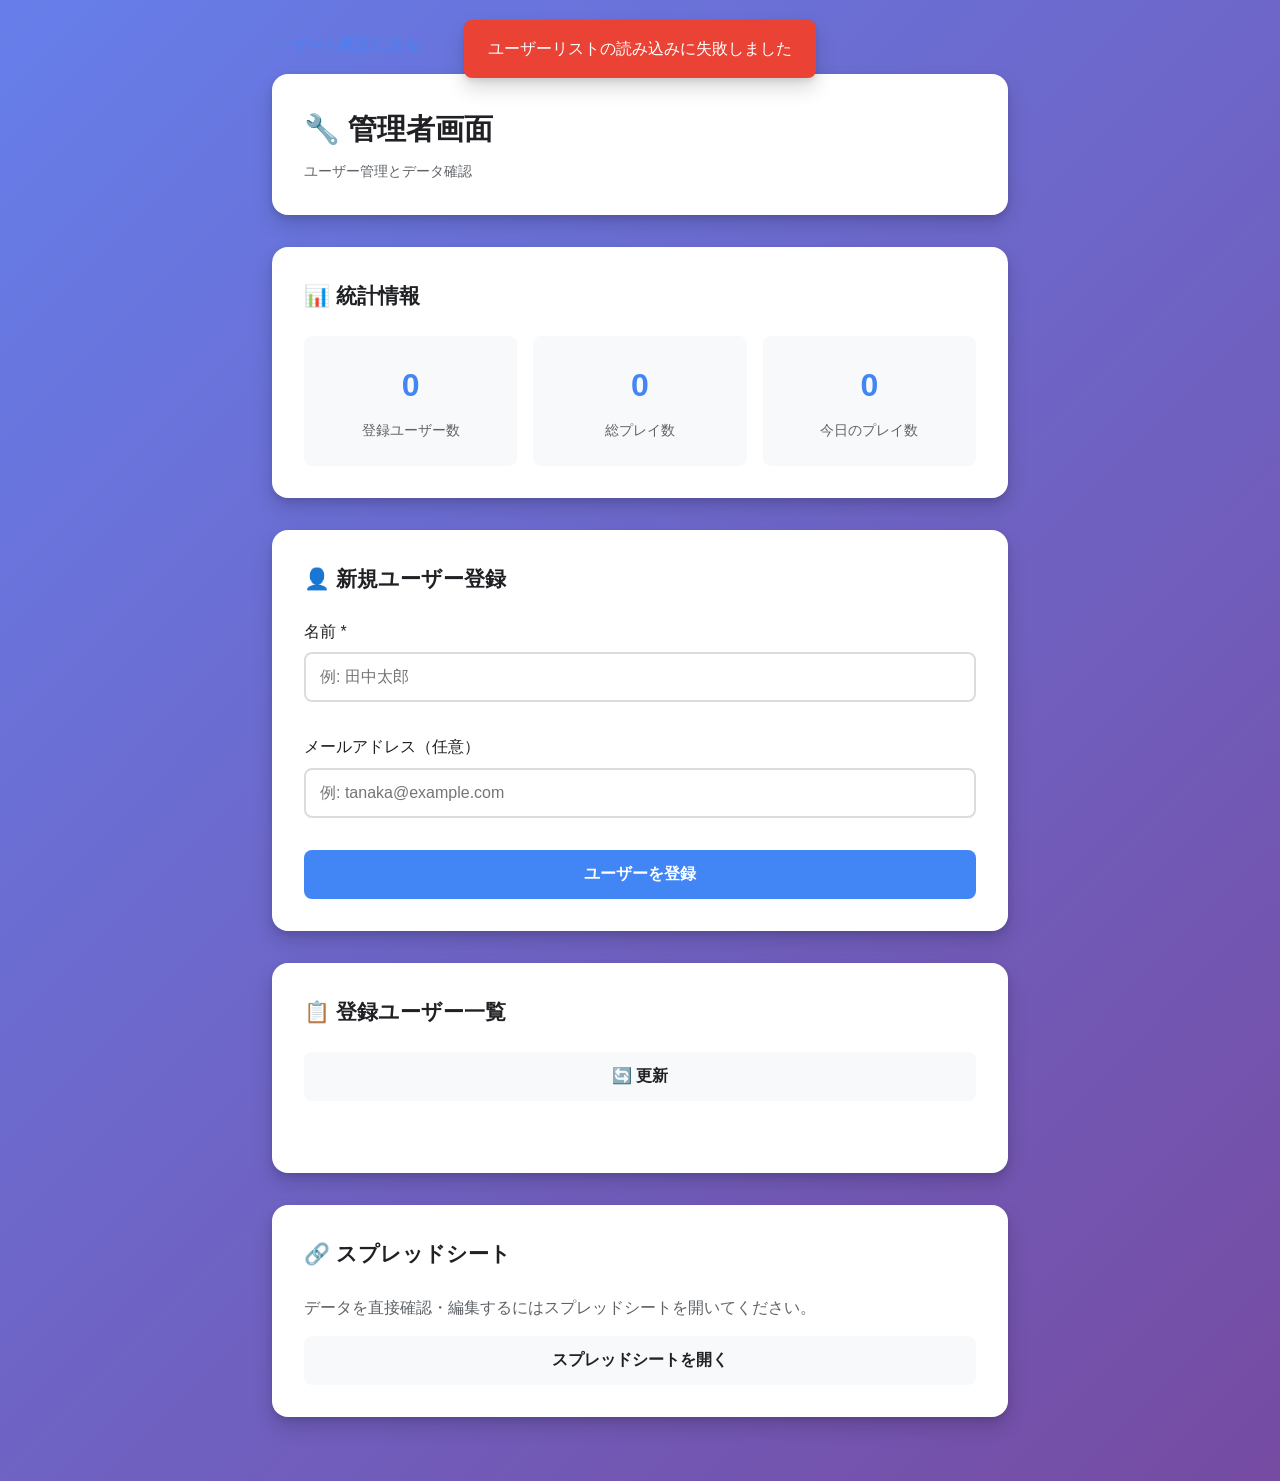
==== sr-game-webapp/gas-integrated/Admin.html @ bc359804 "Add GAS-integrated version (all-in-one) Google Apps Script内にすべてを統合したバージョンを追加しました。  新機能: - すべてのコードがGA" ====
<!DOCTYPE html>
<html lang="ja">
<head>
    <meta charset="UTF-8">
    <meta name="viewport" content="width=device-width, initial-scale=1.0, maximum-scale=1.0, user-scalable=no">
    <title>管理者画面 - 社労士ゲーム</title>

    <style>
        * {
            margin: 0;
            padding: 0;
            box-sizing: border-box;
        }

        :root {
            --primary-color: #4285f4;
            --secondary-color: #34a853;
            --danger-color: #ea4335;
            --dark-color: #202124;
            --light-color: #f8f9fa;
            --border-color: #dadce0;
            --text-color: #202124;
            --text-secondary: #5f6368;
            --shadow: 0 1px 3px rgba(0, 0, 0, 0.12), 0 1px 2px rgba(0, 0, 0, 0.24);
            --shadow-lg: 0 10px 20px rgba(0, 0, 0, 0.15), 0 3px 6px rgba(0, 0, 0, 0.10);
        }

        body {
            font-family: -apple-system, BlinkMacSystemFont, 'Segoe UI', Roboto, 'Helvetica Neue', Arial, sans-serif;
            background: linear-gradient(135deg, #667eea 0%, #764ba2 100%);
            color: var(--text-color);
            line-height: 1.6;
            min-height: 100vh;
        }

        .admin-container {
            max-width: 800px;
            margin: 0 auto;
            padding: 2rem;
        }

        .admin-header {
            background: white;
            padding: 2rem;
            border-radius: 16px;
            margin-bottom: 2rem;
            box-shadow: var(--shadow-lg);
        }

        .admin-header h1 {
            font-size: 1.8rem;
            margin-bottom: 0.5rem;
        }

        .subtitle {
            color: var(--text-secondary);
            font-size: 0.9rem;
        }

        .admin-section {
            background: white;
            padding: 2rem;
            border-radius: 16px;
            margin-bottom: 2rem;
            box-shadow: var(--shadow-lg);
        }

        .admin-section h2 {
            font-size: 1.3rem;
            margin-bottom: 1.5rem;
        }

        .back-link {
            display: inline-block;
            color: var(--primary-color);
            text-decoration: none;
            margin-bottom: 1rem;
            font-weight: 500;
        }

        .back-link:hover {
            text-decoration: underline;
        }

        /* 統計カード */
        .stats-grid {
            display: grid;
            grid-template-columns: repeat(auto-fit, minmax(200px, 1fr));
            gap: 1rem;
            margin-top: 1.5rem;
        }

        .stat-card {
            background: var(--light-color);
            padding: 1.5rem;
            border-radius: 8px;
            text-align: center;
        }

        .stat-number {
            font-size: 2rem;
            font-weight: bold;
            color: var(--primary-color);
        }

        .stat-label {
            color: var(--text-secondary);
            font-size: 0.875rem;
            margin-top: 0.5rem;
        }

        /* フォーム */
        .form-grid {
            display: grid;
            gap: 1rem;
        }

        .form-group {
            margin-bottom: 1rem;
        }

        .form-group label {
            display: block;
            margin-bottom: 0.5rem;
            font-weight: 500;
        }

        .input-field {
            width: 100%;
            padding: 0.875rem;
            font-size: 1rem;
            border: 2px solid var(--border-color);
            border-radius: 8px;
            transition: all 0.2s;
        }

        .input-field:focus {
            outline: none;
            border-color: var(--primary-color);
            box-shadow: 0 0 0 3px rgba(66, 133, 244, 0.1);
        }

        /* ボタン */
        .btn {
            padding: 0.875rem 1.75rem;
            font-size: 1rem;
            font-weight: 600;
            border: none;
            border-radius: 8px;
            cursor: pointer;
            transition: all 0.2s;
            width: 100%;
        }

        .btn-primary {
            background: var(--primary-color);
            color: white;
        }

        .btn-primary:hover {
            background: #3367d6;
        }

        .btn-secondary {
            background: var(--light-color);
            color: var(--text-color);
        }

        .btn-secondary:hover {
            background: var(--border-color);
        }

        .btn:active {
            transform: scale(0.98);
        }

        /* ユーザーリスト */
        .user-list {
            margin-top: 1.5rem;
        }

        .user-item {
            display: flex;
            justify-content: space-between;
            align-items: center;
            padding: 1rem;
            background: var(--light-color);
            border-radius: 8px;
            margin-bottom: 0.75rem;
        }

        .user-info {
            flex: 1;
        }

        .user-name {
            font-weight: 600;
            color: var(--dark-color);
        }

        .user-email {
            color: var(--text-secondary);
            font-size: 0.875rem;
        }

        .user-id {
            color: var(--text-secondary);
            font-size: 0.875rem;
            margin-left: 1rem;
        }

        .info-text {
            color: var(--text-secondary);
            margin-bottom: 1rem;
        }

        /* ローディング */
        .loading-overlay {
            position: fixed;
            top: 0;
            left: 0;
            right: 0;
            bottom: 0;
            background: rgba(0, 0, 0, 0.7);
            display: flex;
            flex-direction: column;
            align-items: center;
            justify-content: center;
            z-index: 1000;
            color: white;
        }

        .loading-spinner {
            width: 50px;
            height: 50px;
            border: 4px solid rgba(255, 255, 255, 0.3);
            border-top-color: white;
            border-radius: 50%;
            animation: spin 1s linear infinite;
            margin-bottom: 1rem;
        }

        @keyframes spin {
            to {
                transform: rotate(360deg);
            }
        }

        /* メッセージ */
        .message {
            position: fixed;
            top: 20px;
            left: 50%;
            transform: translateX(-50%);
            padding: 1rem 1.5rem;
            border-radius: 8px;
            box-shadow: var(--shadow-lg);
            z-index: 1001;
            max-width: 90%;
            animation: slideDown 0.3s ease-out;
        }

        .error-message {
            background: var(--danger-color);
            color: white;
        }

        .success-message {
            background: var(--secondary-color);
            color: white;
        }

        @keyframes slideDown {
            from {
                opacity: 0;
                transform: translateX(-50%) translateY(-20px);
            }
            to {
                opacity: 1;
                transform: translateX(-50%) translateY(0);
            }
        }

        /* レスポンシブ */
        @media (max-width: 480px) {
            .admin-container {
                padding: 1rem;
            }

            .admin-header,
            .admin-section {
                padding: 1.5rem;
            }
        }
    </style>
</head>
<body>
    <div class="admin-container">
        <a href="<?= ScriptApp.getService().getUrl() ?>" class="back-link">← ゲーム画面に戻る</a>

        <!-- ヘッダー -->
        <div class="admin-header">
            <h1>🔧 管理者画面</h1>
            <p class="subtitle">ユーザー管理とデータ確認</p>
        </div>

        <!-- 統計情報 -->
        <div class="admin-section">
            <h2>📊 統計情報</h2>
            <div class="stats-grid">
                <div class="stat-card">
                    <div class="stat-number" id="totalUsers">0</div>
                    <div class="stat-label">登録ユーザー数</div>
                </div>
                <div class="stat-card">
                    <div class="stat-number" id="totalPlays">0</div>
                    <div class="stat-label">総プレイ数</div>
                </div>
                <div class="stat-card">
                    <div class="stat-number" id="todayPlays">0</div>
                    <div class="stat-label">今日のプレイ数</div>
                </div>
            </div>
        </div>

        <!-- ユーザー登録フォーム -->
        <div class="admin-section">
            <h2>👤 新規ユーザー登録</h2>
            <form id="registerForm" class="form-grid">
                <div class="form-group">
                    <label for="userName">名前 *</label>
                    <input type="text" id="userName" class="input-field" required placeholder="例: 田中太郎">
                </div>
                <div class="form-group">
                    <label for="userEmail">メールアドレス（任意）</label>
                    <input type="email" id="userEmail" class="input-field" placeholder="例: tanaka@example.com">
                </div>
                <button type="submit" class="btn btn-primary">ユーザーを登録</button>
            </form>
        </div>

        <!-- ユーザー一覧 -->
        <div class="admin-section">
            <h2>📋 登録ユーザー一覧</h2>
            <button id="refreshUsers" class="btn btn-secondary" style="margin-bottom: 1rem;">
                🔄 更新
            </button>
            <div id="userList" class="user-list">
                <!-- ユーザー一覧がここに表示されます -->
            </div>
        </div>

        <!-- スプレッドシートへのリンク -->
        <div class="admin-section">
            <h2>🔗 スプレッドシート</h2>
            <p class="info-text">データを直接確認・編集するにはスプレッドシートを開いてください。</p>
            <button id="openSpreadsheet" class="btn btn-secondary">スプレッドシートを開く</button>
        </div>
    </div>

    <!-- ローディングオーバーレイ -->
    <div id="loadingOverlay" class="loading-overlay" style="display: none;">
        <div class="loading-spinner"></div>
        <p>読み込み中...</p>
    </div>

    <!-- メッセージ領域 -->
    <div id="messageArea"></div>

    <script>
        // ページ読み込み時の初期化
        document.addEventListener('DOMContentLoaded', () => {
            console.log('管理者画面初期化中...');
            initializeAdmin();
        });

        /**
         * 管理者画面の初期化
         */
        async function initializeAdmin() {
            setupEventListeners();
            await loadUsers();
            updateStats();
            console.log('初期化完了');
        }

        /**
         * イベントリスナーの設定
         */
        function setupEventListeners() {
            document.getElementById('registerForm').addEventListener('submit', handleUserRegistration);
            document.getElementById('refreshUsers').addEventListener('click', loadUsers);
            document.getElementById('openSpreadsheet').addEventListener('click', openSpreadsheet);
        }

        /**
         * ユーザー登録処理
         */
        async function handleUserRegistration(e) {
            e.preventDefault();

            const name = document.getElementById('userName').value.trim();
            const email = document.getElementById('userEmail').value.trim();

            if (!name) {
                showError('名前を入力してください');
                return;
            }

            try {
                showLoading(true);

                google.script.run
                    .withSuccessHandler((user) => {
                        showLoading(false);
                        showSuccess(`${user.name} を登録しました`);
                        document.getElementById('registerForm').reset();
                        loadUsers();
                        updateStats();
                    })
                    .withFailureHandler((error) => {
                        showLoading(false);
                        console.error('登録エラー:', error);
                        showError('ユーザー登録に失敗しました');
                    })
                    .registerUser(name, email);

            } catch (error) {
                showLoading(false);
                console.error('登録エラー:', error);
                showError('ユーザー登録に失敗しました');
            }
        }

        /**
         * ユーザーリストの読み込み
         */
        async function loadUsers() {
            try {
                showLoading(true);

                google.script.run
                    .withSuccessHandler((users) => {
                        displayUsers(users);
                        showLoading(false);
                    })
                    .withFailureHandler((error) => {
                        showLoading(false);
                        console.error('読み込みエラー:', error);
                        showError('ユーザーリストの読み込みに失敗しました');
                    })
                    .getAllUsers();

            } catch (error) {
                showLoading(false);
                console.error('読み込みエラー:', error);
                showError('ユーザーリストの読み込みに失敗しました');
            }
        }

        /**
         * ユーザーリストの表示
         */
        function displayUsers(users) {
            const listContainer = document.getElementById('userList');

            if (!users || users.length === 0) {
                listContainer.innerHTML = '<p class="info-text">登録されているユーザーはいません</p>';
                return;
            }

            listContainer.innerHTML = users.map(user => `
                <div class="user-item">
                    <div class="user-info">
                        <div class="user-name">${escapeHtml(user.name)}</div>
                        ${user.email ? `<div class="user-email">${escapeHtml(user.email)}</div>` : ''}
                    </div>
                    <div class="user-id">ID: ${user.id}</div>
                </div>
            `).join('');
        }

        /**
         * 統計情報の更新
         */
        function updateStats() {
            google.script.run
                .withSuccessHandler((users) => {
                    document.getElementById('totalUsers').textContent = users.length;
                    // TODO: プレイ数の集計を実装
                    document.getElementById('totalPlays').textContent = '0';
                    document.getElementById('todayPlays').textContent = '0';
                })
                .withFailureHandler((error) => {
                    console.error('統計情報の取得エラー:', error);
                })
                .getAllUsers();
        }

        /**
         * スプレッドシートを開く
         */
        function openSpreadsheet() {
            google.script.run
                .withSuccessHandler((url) => {
                    if (url) {
                        window.open(url, '_blank');
                    } else {
                        showError('スプレッドシートが見つかりません。initializeSpreadsheet()を実行してください。');
                    }
                })
                .withFailureHandler((error) => {
                    console.error('スプレッドシートURL取得エラー:', error);
                    showError('スプレッドシートを開けませんでした');
                })
                .getSpreadsheetUrl();
        }

        /**
         * HTMLエスケープ
         */
        function escapeHtml(text) {
            const div = document.createElement('div');
            div.textContent = text;
            return div.innerHTML;
        }

        /**
         * ローディング表示
         */
        function showLoading(show) {
            document.getElementById('loadingOverlay').style.display = show ? 'flex' : 'none';
        }

        /**
         * 成功メッセージ表示
         */
        function showSuccess(message) {
            const messageArea = document.getElementById('messageArea');
            const messageEl = document.createElement('div');
            messageEl.className = 'message success-message';
            messageEl.textContent = message;
            messageArea.appendChild(messageEl);

            setTimeout(() => {
                messageEl.remove();
            }, 3000);
        }

        /**
         * エラーメッセージ表示
         */
        function showError(message) {
            const messageArea = document.getElementById('messageArea');
            const messageEl = document.createElement('div');
            messageEl.className = 'message error-message';
            messageEl.textContent = message;
            messageArea.appendChild(messageEl);

            setTimeout(() => {
                messageEl.remove();
            }, 5000);
        }
    </script>
</body>
</html>
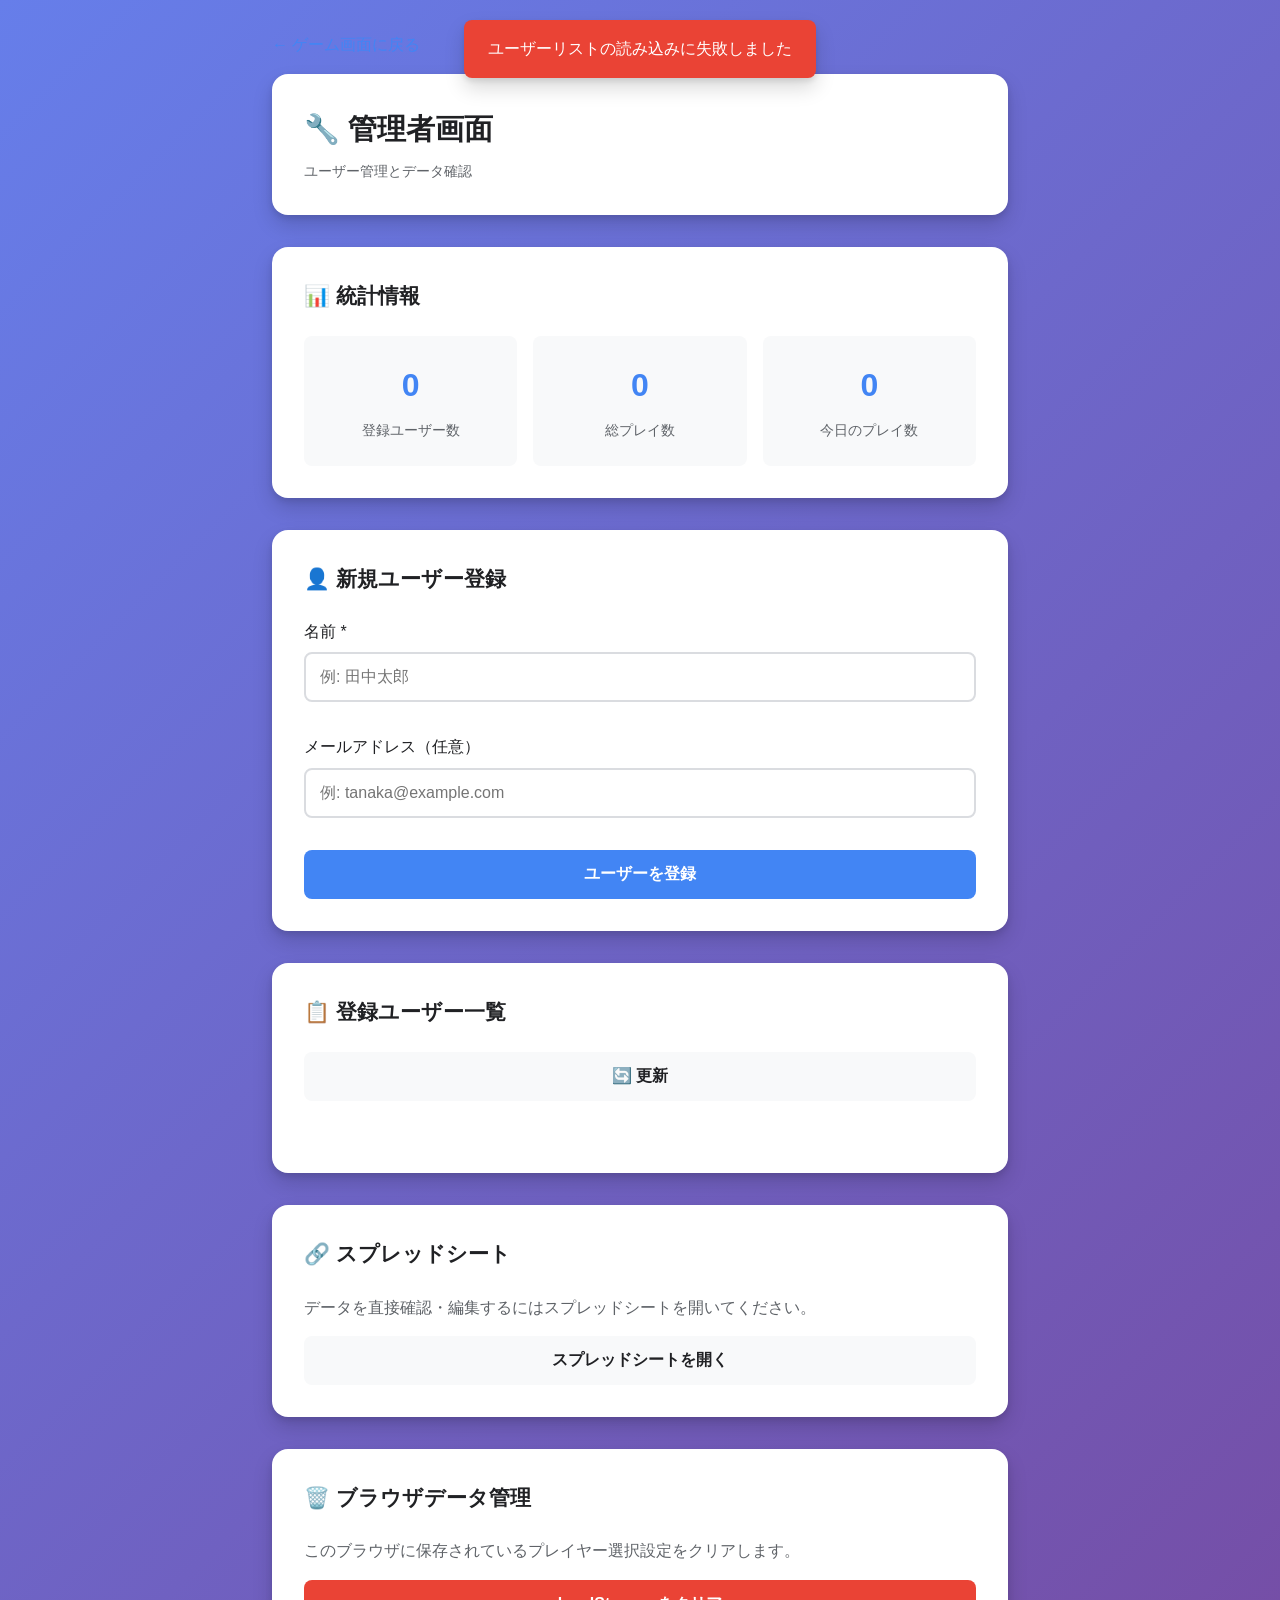
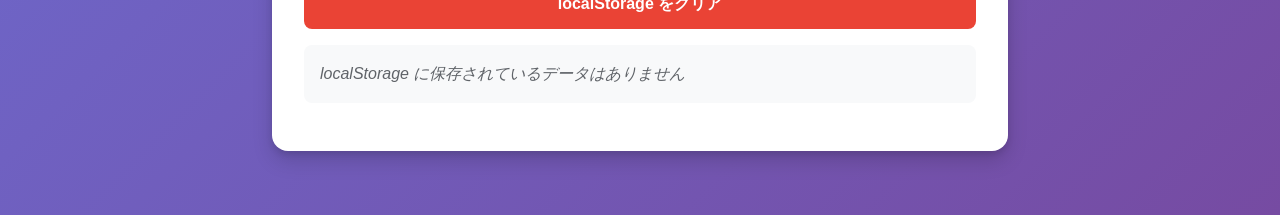
==== commit 3a0820b8: "Fix admin link and add localStorage management Index.html changes: - Fix admin link to use JavaScrip" ====
--- a/sr-game-webapp/gas-integrated/Admin.html
+++ b/sr-game-webapp/gas-integrated/Admin.html
@@ -356,6 +356,18 @@
             <p class="info-text">データを直接確認・編集するにはスプレッドシートを開いてください。</p>
             <button id="openSpreadsheet" class="btn btn-secondary">スプレッドシートを開く</button>
         </div>
+
+        <!-- ブラウザデータ管理 -->
+        <div class="admin-section">
+            <h2>🗑️ ブラウザデータ管理</h2>
+            <p class="info-text">このブラウザに保存されているプレイヤー選択設定をクリアします。</p>
+            <button id="clearLocalStorage" class="btn btn-secondary" style="background: var(--danger-color); color: white;">
+                localStorage をクリア
+            </button>
+            <div id="localStorageInfo" class="info-text" style="margin-top: 1rem; padding: 1rem; background: var(--light-color); border-radius: 8px;">
+                <!-- localStorage情報がここに表示されます -->
+            </div>
+        </div>
     </div>
 
     <!-- ローディングオーバーレイ -->
@@ -391,6 +403,8 @@
             document.getElementById('registerForm').addEventListener('submit', handleUserRegistration);
             document.getElementById('refreshUsers').addEventListener('click', loadUsers);
             document.getElementById('openSpreadsheet').addEventListener('click', openSpreadsheet);
+            document.getElementById('clearLocalStorage').addEventListener('click', clearLocalStorage);
+            displayLocalStorageInfo();
         }
 
         /**
@@ -561,6 +575,39 @@
                 messageEl.remove();
             }, 5000);
         }
+
+        /**
+         * localStorage情報の表示
+         */
+        function displayLocalStorageInfo() {
+            const infoDiv = document.getElementById('localStorageInfo');
+            const selectedPlayers = localStorage.getItem('selectedPlayers');
+            const currentPlayerIndex = localStorage.getItem('currentPlayerIndex');
+
+            if (selectedPlayers) {
+                const players = JSON.parse(selectedPlayers);
+                const index = parseInt(currentPlayerIndex || '0');
+                infoDiv.innerHTML = `
+                    <strong>保存されている情報:</strong><br>
+                    選択プレイヤー: ${players.join(', ')}<br>
+                    現在のプレイヤー: ${players[index] || '(不明)'} (${index + 1}/${players.length})
+                `;
+            } else {
+                infoDiv.innerHTML = '<em>localStorage に保存されているデータはありません</em>';
+            }
+        }
+
+        /**
+         * localStorageのクリア
+         */
+        function clearLocalStorage() {
+            if (confirm('このブラウザに保存されているプレイヤー選択設定をクリアしますか？\n次回ゲーム画面を開いたときに、最初からプレイヤーを選択し直すことになります。')) {
+                localStorage.removeItem('selectedPlayers');
+                localStorage.removeItem('currentPlayerIndex');
+                displayLocalStorageInfo();
+                showSuccess('localStorage をクリアしました');
+            }
+        }
     </script>
 </body>
 </html>
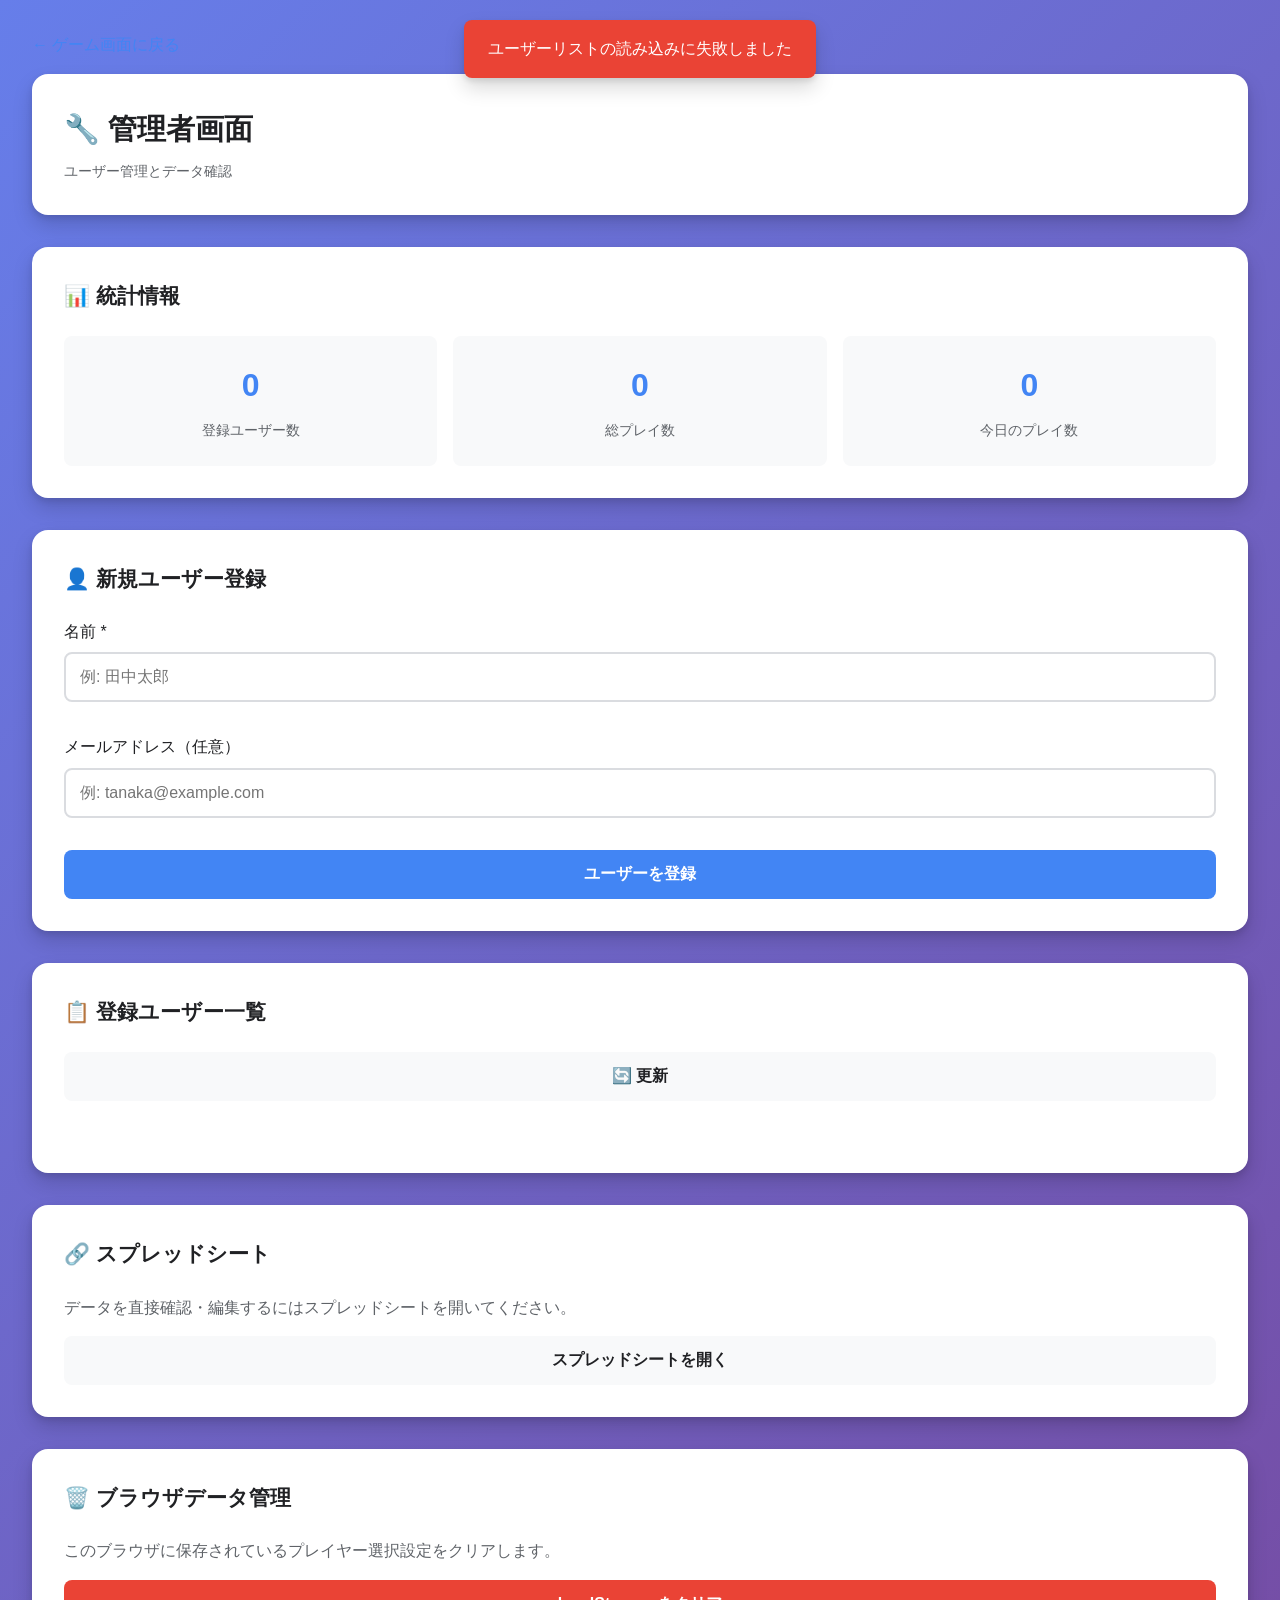
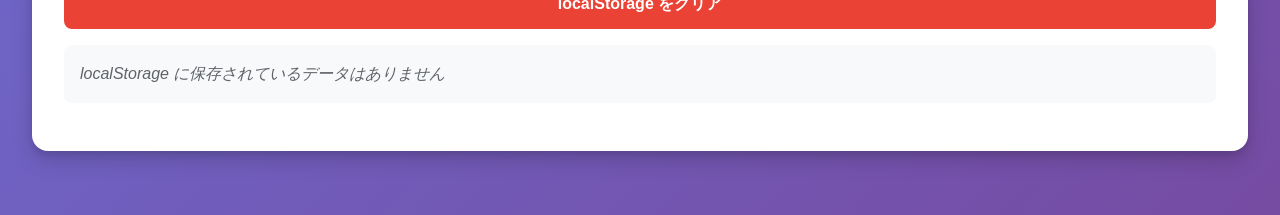
==== commit e1bed5df: "Change Admin container width from 800px to 100% for mobile/tablet" ====
--- a/sr-game-webapp/gas-integrated/Admin.html
+++ b/sr-game-webapp/gas-integrated/Admin.html
@@ -34,8 +34,7 @@
         }
 
         .admin-container {
-            max-width: 800px;
-            margin: 0 auto;
+            width: 100%;
             padding: 2rem;
         }
 
